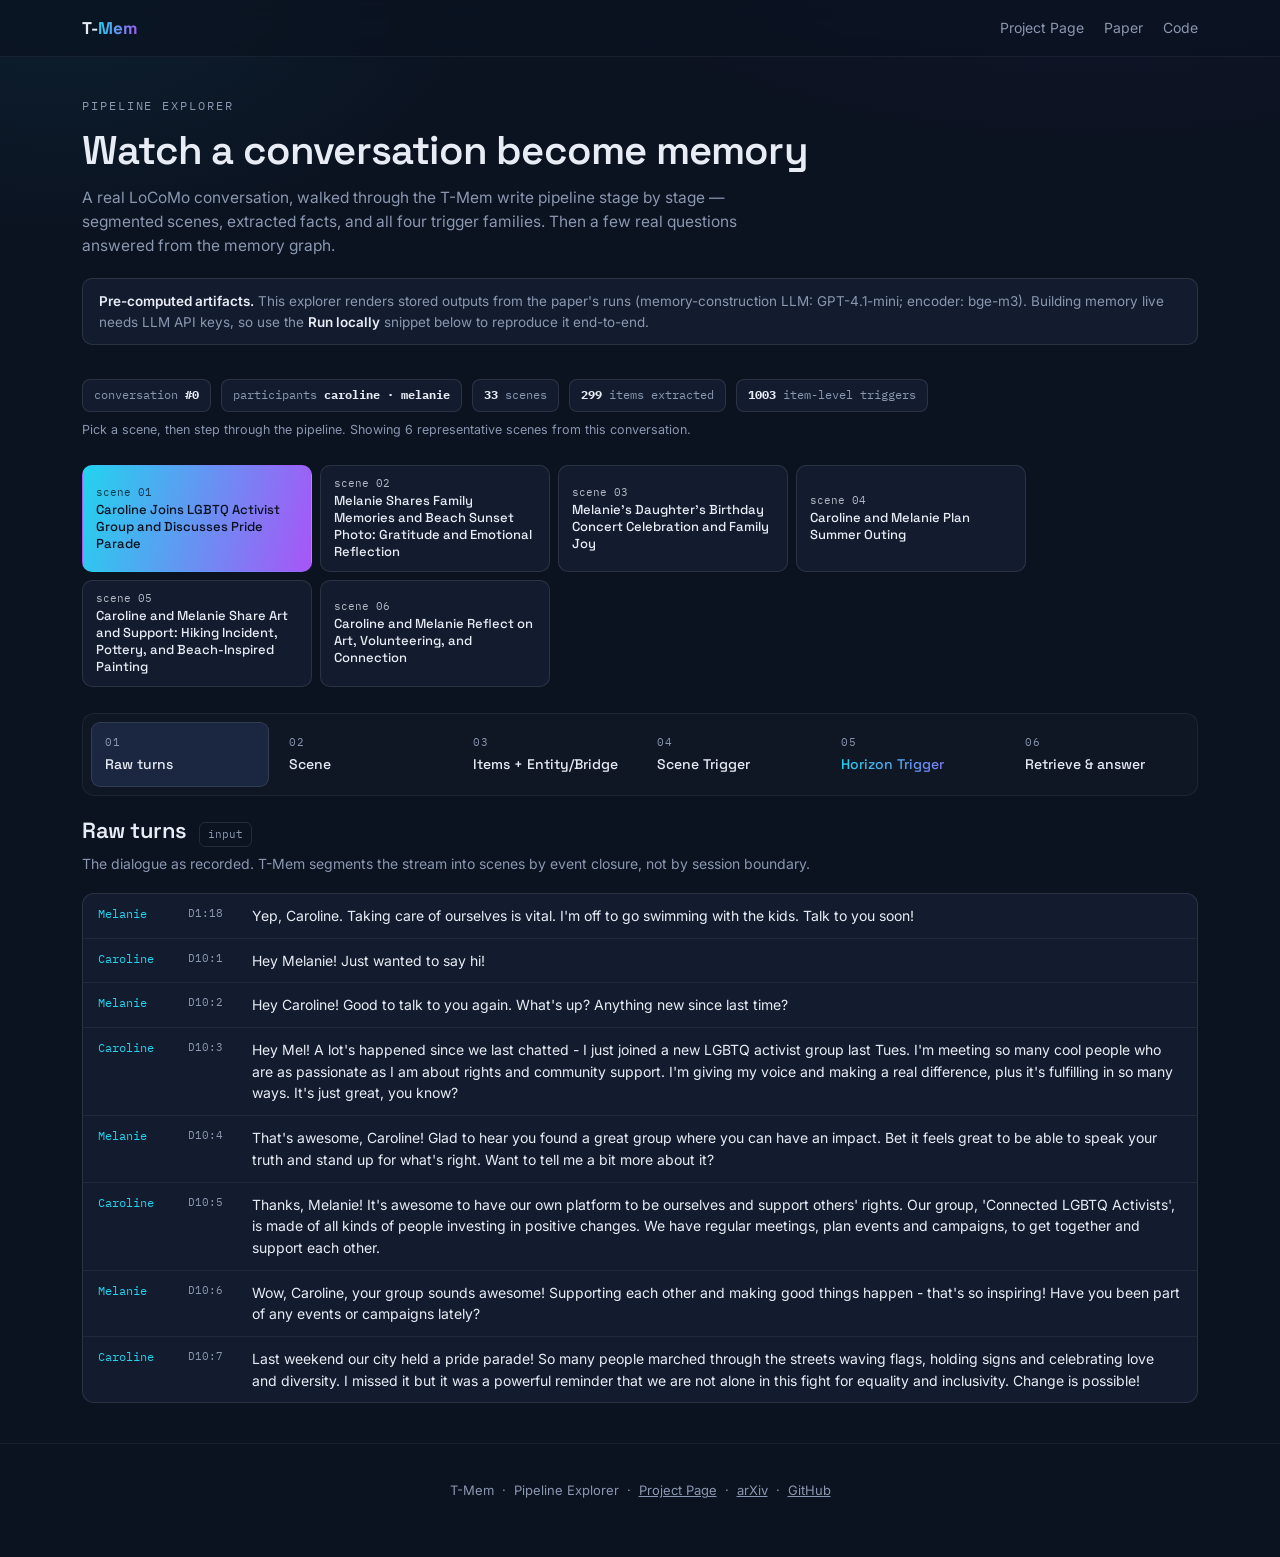
==== docs/demo/index.html @ d2891414 "Add project page and pipeline explorer (docs/) - docs/index.html: Nerfies-style project page built a" ====
<!DOCTYPE html>
<html lang="en">
<head>
<meta charset="utf-8" />
<meta name="viewport" content="width=device-width, initial-scale=1" />
<title>T-Mem · Pipeline Explorer</title>
<meta name="description" content="Walk a real LoCoMo conversation through the T-Mem pipeline: scenes, extracted facts, and all four trigger families — using pre-computed artifacts from the paper's runs." />
<link rel="preconnect" href="https://fonts.googleapis.com" />
<link rel="preconnect" href="https://fonts.gstatic.com" crossorigin />
<link href="https://fonts.googleapis.com/css2?family=Space+Grotesk:wght@400;500;600;700&family=Inter:wght@400;500;600&family=IBM+Plex+Mono:wght@400;500;600&display=swap" rel="stylesheet" />
<style>
  :root{
    --ink:#0B1220;--ink-2:#131C2E;--ink-3:#1B2740;
    --paper:#E8ECF5;--muted:#8A97B0;
    --descr:#93a7ff;--assoc-a:#22D3EE;--assoc-b:#A855F7;
    --line:rgba(255,255,255,.10);--line-2:rgba(255,255,255,.06);
    --grad-assoc:linear-gradient(105deg,var(--assoc-a),var(--assoc-b));
  }
  *{box-sizing:border-box}
  html{scroll-behavior:smooth}
  body{margin:0;background:var(--ink);color:var(--paper);
    font-family:"Inter",system-ui,sans-serif;line-height:1.55;-webkit-font-smoothing:antialiased;
    background-image:radial-gradient(1000px 500px at 85% -10%,rgba(168,85,247,.09),transparent 60%),radial-gradient(800px 450px at 5% 0%,rgba(34,211,238,.07),transparent 55%)}
  a{color:inherit}
  .mono{font-family:"IBM Plex Mono",ui-monospace,monospace}
  h1,h2,h3{font-family:"Space Grotesk",sans-serif;font-weight:600;letter-spacing:-.02em;line-height:1.15}
  .wrap{max-width:1160px;margin:0 auto;padding:0 22px}

  nav{position:sticky;top:0;z-index:50;backdrop-filter:blur(10px);
    background:rgba(11,18,32,.72);border-bottom:1px solid var(--line-2)}
  nav .wrap{display:flex;align-items:center;justify-content:space-between;height:56px}
  .brand{font-family:"Space Grotesk";font-weight:700;font-size:17px;text-decoration:none}
  .brand b{background:var(--grad-assoc);-webkit-background-clip:text;background-clip:text;color:transparent}
  .navlinks{display:flex;gap:20px;font-size:14px;color:var(--muted)}
  .navlinks a{text-decoration:none;transition:color .2s}.navlinks a:hover{color:var(--paper)}
  @media(max-width:720px){.navlinks a.hidemob{display:none}}

  header{padding:40px 0 8px}
  .eyebrow{font-family:"IBM Plex Mono";font-size:12px;letter-spacing:.16em;text-transform:uppercase;color:var(--muted);margin-bottom:12px}
  h1{font-size:clamp(26px,4vw,40px);margin:0}
  .tagline{color:var(--muted);max-width:720px;margin-top:12px;font-size:15.5px}
  .notice{margin:20px 0 4px;padding:12px 16px;border:1px solid var(--line);border-radius:10px;
    background:var(--ink-2);font-size:13.5px;color:var(--muted)}
  .notice b{color:var(--paper);font-weight:600}

  /* conversation meta chips */
  .chips{display:flex;gap:10px;flex-wrap:wrap;margin:22px 0 4px}
  .chip{font-family:"IBM Plex Mono";font-size:12px;color:var(--muted);border:1px solid var(--line);
    border-radius:8px;padding:6px 11px;background:var(--ink-2)}
  .chip b{color:var(--paper)}

  /* scene picker */
  .picker{display:flex;gap:8px;flex-wrap:wrap;margin:26px 0 8px}
  .scenebtn{text-align:left;cursor:pointer;border:1px solid var(--line);background:var(--ink-2);
    border-radius:10px;padding:10px 13px;max-width:230px;transition:border-color .2s,transform .12s;color:var(--paper)}
  .scenebtn:hover{transform:translateY(-2px);border-color:rgba(255,255,255,.3)}
  .scenebtn.active{border-color:transparent;background:var(--grad-assoc);color:#08101d}
  .scenebtn .idx{font-family:"IBM Plex Mono";font-size:11px;opacity:.75}
  .scenebtn .t{font-family:"Space Grotesk";font-size:13px;font-weight:500;margin-top:3px;line-height:1.3}

  /* stage rail */
  .rail{display:flex;gap:6px;flex-wrap:wrap;margin:26px 0 22px;
    border:1px solid var(--line-2);border-radius:12px;padding:8px;background:rgba(255,255,255,.02)}
  .step{flex:1;min-width:130px;cursor:pointer;border-radius:9px;padding:11px 13px;transition:background .2s;border:1px solid transparent}
  .step:hover{background:rgba(255,255,255,.04)}
  .step.active{background:var(--ink-3);border-color:var(--line)}
  .step .n{font-family:"IBM Plex Mono";font-size:11px;color:var(--muted);letter-spacing:.08em}
  .step .lbl{font-family:"Space Grotesk";font-weight:500;font-size:14px;margin-top:3px}
  .step.active .lbl{color:var(--paper)}
  .step .lbl.assoc{background:var(--grad-assoc);-webkit-background-clip:text;background-clip:text;color:transparent}

  /* panels */
  .panel{display:none;animation:fade .35s ease}
  .panel.show{display:block}
  @keyframes fade{from{opacity:0;transform:translateY(6px)}to{opacity:1;transform:none}}
  .panel-h{display:flex;align-items:baseline;gap:12px;margin-bottom:6px}
  .panel-h h2{font-size:22px;margin:0}
  .panel-h .tag{font-family:"IBM Plex Mono";font-size:11px;padding:3px 8px;border-radius:6px;border:1px solid var(--line);color:var(--muted)}
  .panel-h .tag.d{color:var(--descr);border-color:rgba(147,167,255,.4)}
  .panel-h .tag.a{color:var(--assoc-a);border-color:rgba(34,211,238,.4)}
  .panel-sub{color:var(--muted);font-size:14px;margin:0 0 18px;max-width:760px}

  /* turns */
  .turns{border:1px solid var(--line);border-radius:12px;overflow:hidden;background:var(--ink-2)}
  .turn{display:flex;gap:12px;padding:11px 15px;border-bottom:1px solid var(--line-2);font-size:14px}
  .turn:last-child{border-bottom:none}
  .turn .sp{font-family:"IBM Plex Mono";font-size:12px;color:var(--assoc-a);min-width:78px;flex-shrink:0}
  .turn .did{font-family:"IBM Plex Mono";font-size:11px;color:var(--muted);min-width:52px;flex-shrink:0}

  /* summary card */
  .sumcard{border:1px solid var(--line);border-radius:12px;padding:20px;background:var(--ink-2)}
  .sumcard .lab{font-family:"IBM Plex Mono";font-size:11px;letter-spacing:.1em;text-transform:uppercase;color:var(--muted)}
  .sumcard .subj{font-family:"Space Grotesk";font-size:17px;font-weight:500;margin:8px 0 12px}
  .sumcard p{font-size:14.5px;color:#cdd6ea;margin:0}

  /* items */
  .grid{display:grid;grid-template-columns:repeat(auto-fill,minmax(300px,1fr));gap:14px}
  .item{border:1px solid var(--line);border-radius:12px;padding:16px;background:var(--ink-2)}
  .item .kind{font-family:"IBM Plex Mono";font-size:10.5px;letter-spacing:.06em;text-transform:uppercase;
    padding:2px 7px;border-radius:5px;border:1px solid var(--line);color:var(--muted)}
  .item .kind.connected{color:var(--assoc-b);border-color:rgba(168,85,247,.4)}
  .item .c{font-size:14px;margin:10px 0;color:#dbe2f2}
  .kw{display:flex;gap:6px;flex-wrap:wrap;margin-top:8px}
  .kw span{font-family:"IBM Plex Mono";font-size:11px;color:var(--muted);border:1px solid var(--line-2);border-radius:5px;padding:2px 7px}
  .trig-row{margin-top:12px;padding-top:12px;border-top:1px solid var(--line-2)}
  .trig-row .tl{font-family:"IBM Plex Mono";font-size:10.5px;letter-spacing:.06em;text-transform:uppercase;margin-bottom:5px}
  .trig-row.entity .tl{color:var(--descr)}
  .trig-row.bridge .tl{color:var(--assoc-a)}
  .trig-chip{display:inline-block;font-size:12.5px;padding:3px 9px;border-radius:6px;margin:3px 4px 0 0}
  .trig-row.entity .trig-chip{background:rgba(147,167,255,.10);border:1px solid rgba(147,167,255,.28)}
  .trig-row.bridge .trig-chip{background:rgba(34,211,238,.09);border:1px solid rgba(34,211,238,.26)}

  /* scene triggers */
  .attrs{display:grid;grid-template-columns:repeat(auto-fit,minmax(220px,1fr));gap:12px}
  .attr{border:1px solid var(--line);border-radius:11px;padding:15px;background:var(--ink-2)}
  .attr .k{font-family:"IBM Plex Mono";font-size:11px;letter-spacing:.08em;text-transform:uppercase;color:var(--descr)}
  .attr .v{font-size:14px;margin-top:6px;color:#dbe2f2}
  .channels{display:grid;grid-template-columns:repeat(auto-fit,minmax(260px,1fr));gap:12px;margin-top:4px}
  .chan{border:1px solid rgba(168,85,247,.28);border-radius:11px;padding:15px;
    background:radial-gradient(120% 120% at 15% 15%,rgba(168,85,247,.10),transparent 70%)}
  .chan .k{font-family:"IBM Plex Mono";font-size:11px;letter-spacing:.06em;
    background:var(--grad-assoc);-webkit-background-clip:text;background-clip:text;color:transparent}
  .chan .v{font-size:14px;margin-top:6px;color:#dbe2f2}
  .chan .conf{font-family:"IBM Plex Mono";font-size:11px;color:var(--muted);margin-top:8px}

  /* QA */
  .qa{border:1px solid var(--line);border-radius:12px;background:var(--ink-2);margin-bottom:12px;overflow:hidden}
  .qa .q{padding:15px 17px;font-size:15px;font-weight:500;display:flex;gap:10px;align-items:flex-start}
  .qa .q::before{content:"Q";font-family:"IBM Plex Mono";font-size:12px;color:var(--assoc-a);
    border:1px solid rgba(34,211,238,.4);border-radius:5px;padding:2px 7px;flex-shrink:0}
  .qa .a{padding:0 17px 14px 44px;color:#cdd6ea;font-size:14.5px}
  .qa .a b{color:var(--paper)}
  .qa .ret{display:flex;gap:16px;padding:10px 17px;border-top:1px solid var(--line-2);
    font-family:"IBM Plex Mono";font-size:12px;color:var(--muted);flex-wrap:wrap}
  .qa .ret b{color:var(--paper)}

  .runlocal{margin-top:28px}
  pre{background:#080e1a;border:1px solid var(--line);border-radius:12px;padding:18px;
    overflow-x:auto;font-family:"IBM Plex Mono";font-size:12.5px;color:#c8d3ea;line-height:1.6}
  footer{padding:36px 0 56px;border-top:1px solid var(--line-2);color:var(--muted);font-size:13px;text-align:center;margin-top:40px}
  footer a{color:var(--muted)}
  .loading{color:var(--muted);padding:40px 0;font-family:"IBM Plex Mono";font-size:14px}
  .hint{font-size:12.5px;color:var(--muted);margin:8px 0 0}
  @media(prefers-reduced-motion:reduce){*{scroll-behavior:auto!important;animation:none!important;transition:none!important}}
</style>
</head>
<body>

<nav><div class="wrap">
  <a class="brand" href="../index.html">T&#8209;<b>Mem</b></a>
  <div class="navlinks">
    <a class="hidemob" href="../index.html">Project Page</a>
    <a href="https://arxiv.org/abs/2606.15405">Paper</a>
    <a href="https://github.com/Sherlockwz/T-Mem">Code</a>
  </div>
</div></nav>

<header><div class="wrap">
  <div class="eyebrow">Pipeline Explorer</div>
  <h1>Watch a conversation become memory</h1>
  <p class="tagline">A real LoCoMo conversation, walked through the T-Mem write pipeline stage by stage — segmented scenes, extracted facts, and all four trigger families. Then a few real questions answered from the memory graph.</p>
  <div class="notice"><b>Pre-computed artifacts.</b> This explorer renders stored outputs from the paper's runs (memory-construction LLM: GPT-4.1-mini; encoder: bge-m3). Building memory live needs LLM API keys, so use the <b>Run locally</b> snippet below to reproduce it end-to-end.</div>
</div></header>

<div class="wrap" id="app"><div class="loading">Loading pipeline…</div></div>

<footer><div class="wrap">
  T-Mem &nbsp;·&nbsp; Pipeline Explorer &nbsp;·&nbsp;
  <a href="../index.html">Project Page</a> &nbsp;·&nbsp;
  <a href="https://arxiv.org/abs/2606.15405">arXiv</a> &nbsp;·&nbsp;
  <a href="https://github.com/Sherlockwz/T-Mem">GitHub</a>
</div></footer>

<script>
const STAGES = [
  {id:"turns",   n:"01", lbl:"Raw turns",       cls:"",      tag:"input",       tagcls:"",  sub:"The dialogue as recorded. T-Mem segments the stream into scenes by event closure, not by session boundary."},
  {id:"scene",   n:"02", lbl:"Scene",           cls:"",      tag:"Q IV · descriptive", tagcls:"d", sub:"Each scene carries a title, a summary for the lexical/dense indices, and a third-person narrative read by the scene-level trigger extractors."},
  {id:"items",   n:"03", lbl:"Items + Entity/Bridge", cls:"", tag:"Q I / Q II · item", tagcls:"a", sub:"Atomic and connected facts are distilled from the scene. Each carries an Entity trigger (descriptive) and a Bridge trigger (associative — a future situation where the fact would matter)."},
  {id:"scenetrig",n:"04",lbl:"Scene Trigger",   cls:"",      tag:"Q IV · descriptive", tagcls:"d", sub:"Describes the exchange along four orthogonal attributes: situation, object, event, emotion."},
  {id:"horizon", n:"05", lbl:"Horizon Trigger", cls:"assoc", tag:"Q III · associative", tagcls:"a", sub:"Projects the scene onto forward-looking channels, so a future query can reach it from a related-but-different situation. This is the associative coverage prior systems lack."},
  {id:"qa",      n:"06", lbl:"Retrieve & answer",cls:"",     tag:"read time",   tagcls:"",  sub:"At query time a top-down topic → scene → item cascade fuses lexical and dense rankings (RRF). Below are real questions answered from this conversation's memory."},
];

let DATA=null, sceneIdx=0, stage="turns";

function esc(s){return (s==null?"":String(s)).replace(/[&<>]/g,c=>({"&":"&amp;","<":"&lt;",">":"&gt;"}[c]));}
function sceneTitle(subj){
  subj=subj||"";
  // drop a trailing date like "July 15, 2023 ..." and any leftover punctuation
  let t=subj.replace(/\s*[A-Z][a-z]+ \d+,? \d{4}.*/,"").replace(/[\s:;,(\-]+$/,"").trim();
  return t||subj||"Scene";
}

function render(){
  const app=document.getElementById("app");
  const c=DATA.conversation, s=DATA.scenes[sceneIdx];
  app.innerHTML = `
    <div class="chips">
      <span class="chip">conversation <b>#${c.id}</b></span>
      <span class="chip">participants <b>${c.participants.map(p=>p.replace(/_0$/,'')).join(' · ')}</b></span>
      <span class="chip"><b>${c.n_scenes_total}</b> scenes</span>
      <span class="chip"><b>${c.n_items_total}</b> items extracted</span>
      <span class="chip"><b>${c.n_l1_triggers}</b> item-level triggers</span>
    </div>
    <p class="hint">Pick a scene, then step through the pipeline. Showing ${DATA.scenes.length} representative scenes from this conversation.</p>
    <div class="picker">${DATA.scenes.map((sc,i)=>`
      <button class="scenebtn ${i===sceneIdx?'active':''}" onclick="pickScene(${i})">
        <div class="idx">scene ${String(i+1).padStart(2,'0')}</div>
        <div class="t">${esc(sceneTitle(sc.subject))}</div>
      </button>`).join('')}
    </div>

    <div class="rail">${STAGES.map(st=>`
      <div class="step ${st.id===stage?'active':''}" onclick="pickStage('${st.id}')">
        <div class="n">${st.n}</div>
        <div class="lbl ${st.cls}">${st.lbl}</div>
      </div>`).join('')}
    </div>

    <div id="stagebody"></div>
  `;
  renderStage();
}

function renderStage(){
  const s=DATA.scenes[sceneIdx];
  const st=STAGES.find(x=>x.id===stage);
  let body="";

  if(stage==="turns"){
    body=`<div class="turns">${s.turns.map(t=>`
      <div class="turn"><span class="sp">${esc(t.speaker)}</span><span class="did">${esc(t.dia_id)}</span><span>${esc(t.content)}</span></div>`).join('')}</div>`;
  }
  else if(stage==="scene"){
    body=`<div class="sumcard">
      <div class="lab">Subject</div>
      <div class="subj">${esc(s.subject)}</div>
      <div class="lab">Summary → indexed (BM25 + dense)</div>
      <p>${esc(s.summary)}</p>
    </div>`;
  }
  else if(stage==="items"){
    body=`<div class="grid">${s.items.map(it=>`
      <div class="item">
        <span class="kind ${it.kind}">${it.kind}</span>
        <div class="c">${esc(it.content)}</div>
        <div class="kw">${(it.keywords||[]).slice(0,4).map(k=>`<span>${esc(k)}</span>`).join('')}</div>
        ${it.entity_triggers&&it.entity_triggers.length?`<div class="trig-row entity"><div class="tl">Entity trigger · descriptive</div>${it.entity_triggers.map(e=>`<span class="trig-chip">${esc(e)}</span>`).join('')}</div>`:''}
        ${it.bridge_triggers&&it.bridge_triggers.length?`<div class="trig-row bridge"><div class="tl">Bridge trigger · associative</div>${it.bridge_triggers.map(b=>`<span class="trig-chip">${esc(b)}</span>`).join('')}</div>`:''}
      </div>`).join('')||'<p class="panel-sub">No items were extracted from this scene.</p>'}</div>`;
  }
  else if(stage==="scenetrig"){
    const a=s.scene_trigger||{};
    const rows=[["situation",a.situation],["object",a.object],["event",a.event],["emotion",a.emotion]].filter(r=>r[1]);
    body=`<div class="attrs">${rows.map(r=>`<div class="attr"><div class="k">${r[0]}</div><div class="v">${esc(r[1])}</div></div>`).join('')}</div>`;
  }
  else if(stage==="horizon"){
    const h=s.horizon_trigger||[];
    body=`<div class="channels">${h.map(ch=>`
      <div class="chan"><div class="k">${esc(ch.channel.replace(/_/g,' '))}</div><div class="v">${esc(ch.text)}</div>
      ${ch.confidence!=null?`<div class="conf">confidence ${ch.confidence}</div>`:''}</div>`).join('')||'<p class="panel-sub">No horizon channels for this scene.</p>'}</div>`;
  }
  else if(stage==="qa"){
    body=`${DATA.qa_examples.map(q=>`
      <div class="qa">
        <div class="q">${esc(q.question)}</div>
        <div class="a"><b>${esc(q.answer)}</b></div>
        <div class="ret"><span>retrieved <b>${q.n_scenes}</b> scenes</span><span><b>${q.n_items}</b> items</span><span><b>${q.n_turns}</b> evidence turns</span></div>
      </div>`).join('')}
      <div class="runlocal">
        <p class="panel-sub" style="margin-bottom:10px">Reproduce the full build + evaluation locally:</p>
        <pre>git clone https://github.com/Sherlockwz/T-Mem.git
cd T-Mem && pip install -r requirements.txt

# 1. build the memory graph (scenes → items → triggers → indexes)
bash scripts/build_memory.sh --mode locomo --tag my_run

# 2. evaluate with hierarchical retrieval + LLM-as-judge
bash scripts/eval_locomo.sh --resume results/&lt;experiment_dir&gt;</pre>
      </div>`;
  }

  document.getElementById("stagebody").innerHTML = `
    <div class="panel show">
      <div class="panel-h"><h2>${st.lbl}</h2>${st.tag?`<span class="tag ${st.tagcls}">${st.tag}</span>`:''}</div>
      <p class="panel-sub">${st.sub}</p>
      ${body}
    </div>`;
}

function pickScene(i){sceneIdx=i;render();}
function pickStage(id){stage=id;render();}

fetch("demo_data.json").then(r=>r.json()).then(d=>{DATA=d;render();})
  .catch(e=>{document.getElementById("app").innerHTML=
    '<div class="loading">Could not load demo data. Serve this folder over HTTP (e.g. <span class="mono">python3 -m http.server</span>) rather than opening the file directly.</div>';});
</script>
</body>
</html>
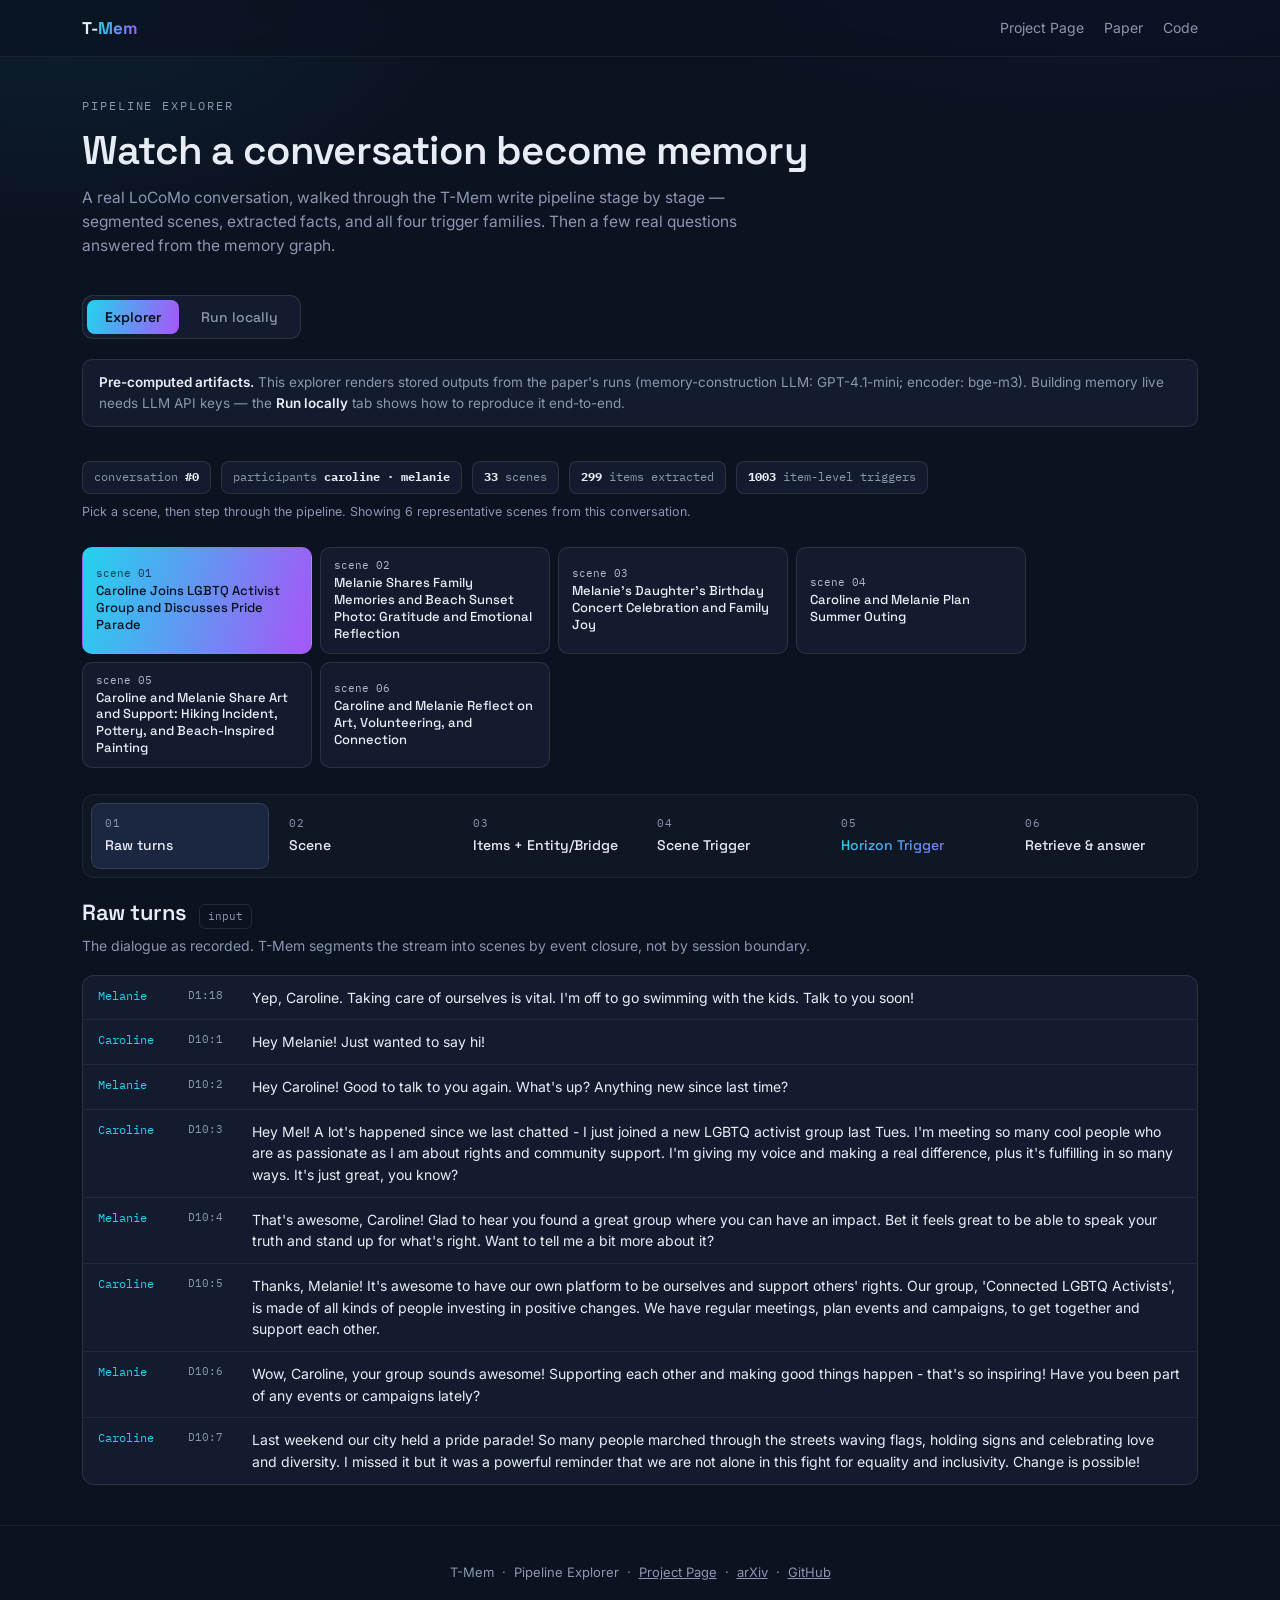
==== commit 99060d4a: "Add Run Locally view to demo + preview-frame CTA on project page Demo: top Explorer / Run Locally sw" ====
--- a/docs/demo/index.html
+++ b/docs/demo/index.html
@@ -137,6 +137,30 @@
   .runlocal{margin-top:28px}
   pre{background:#080e1a;border:1px solid var(--line);border-radius:12px;padding:18px;
     overflow-x:auto;font-family:"IBM Plex Mono";font-size:12.5px;color:#c8d3ea;line-height:1.6}
+
+  /* view switcher */
+  .viewtabs{display:inline-flex;gap:4px;margin-top:22px;padding:4px;border:1px solid var(--line);
+    border-radius:11px;background:var(--ink-2)}
+  .viewtab{font-family:"Space Grotesk";font-size:14px;font-weight:500;color:var(--muted);
+    background:transparent;border:none;border-radius:8px;padding:8px 18px;cursor:pointer;transition:color .2s,background .2s}
+  .viewtab:hover{color:var(--paper)}
+  .viewtab.active{color:#08101d;background:var(--grad-assoc);font-weight:600}
+
+  /* run-local steps */
+  .steps{counter-reset:step;margin-top:8px}
+  .rstep{position:relative;border:1px solid var(--line);border-radius:12px;padding:18px 20px 18px 56px;
+    background:var(--ink-2);margin-bottom:14px}
+  .rstep::before{counter-increment:step;content:counter(step);position:absolute;left:16px;top:18px;
+    width:26px;height:26px;border-radius:7px;display:grid;place-items:center;
+    font-family:"IBM Plex Mono";font-size:13px;font-weight:600;color:#08101d;background:var(--grad-assoc)}
+  .rstep h3{font-size:16px;margin:0 0 4px}
+  .rstep p{font-size:13.5px;color:var(--muted);margin:0 0 12px}
+  .rstep p:last-child{margin-bottom:0}
+  .rstep pre{margin:0}
+  .rstep .path{font-family:"IBM Plex Mono";font-size:12.5px;color:var(--assoc-a)}
+  .rl-note{font-size:13.5px;color:var(--muted);max-width:760px;margin:0 0 22px}
+  .rl-foot{margin-top:8px;font-size:13.5px;color:var(--muted)}
+
   footer{padding:36px 0 56px;border-top:1px solid var(--line-2);color:var(--muted);font-size:13px;text-align:center;margin-top:40px}
   footer a{color:var(--muted)}
   .loading{color:var(--muted);padding:40px 0;font-family:"IBM Plex Mono";font-size:14px}
@@ -159,7 +183,11 @@
   <div class="eyebrow">Pipeline Explorer</div>
   <h1>Watch a conversation become memory</h1>
   <p class="tagline">A real LoCoMo conversation, walked through the T-Mem write pipeline stage by stage — segmented scenes, extracted facts, and all four trigger families. Then a few real questions answered from the memory graph.</p>
-  <div class="notice"><b>Pre-computed artifacts.</b> This explorer renders stored outputs from the paper's runs (memory-construction LLM: GPT-4.1-mini; encoder: bge-m3). Building memory live needs LLM API keys, so use the <b>Run locally</b> snippet below to reproduce it end-to-end.</div>
+  <div class="viewtabs">
+    <button class="viewtab active" id="tab-explore" onclick="setView('explore')">Explorer</button>
+    <button class="viewtab" id="tab-runlocal" onclick="setView('runlocal')">Run locally</button>
+  </div>
+  <div class="notice" id="notice"><b>Pre-computed artifacts.</b> This explorer renders stored outputs from the paper's runs (memory-construction LLM: GPT-4.1-mini; encoder: bge-m3). Building memory live needs LLM API keys — the <b>Run locally</b> tab shows how to reproduce it end-to-end.</div>
 </div></header>
 
 <div class="wrap" id="app"><div class="loading">Loading pipeline…</div></div>
@@ -181,7 +209,7 @@
   {id:"qa",      n:"06", lbl:"Retrieve & answer",cls:"",     tag:"read time",   tagcls:"",  sub:"At query time a top-down topic → scene → item cascade fuses lexical and dense rankings (RRF). Below are real questions answered from this conversation's memory."},
 ];
 
-let DATA=null, sceneIdx=0, stage="turns";
+let DATA=null, sceneIdx=0, stage="turns", view="explore";
 
 function esc(s){return (s==null?"":String(s)).replace(/[&<>]/g,c=>({"&":"&amp;","<":"&lt;",">":"&gt;"}[c]));}
 function sceneTitle(subj){
@@ -191,7 +219,15 @@
   return t||subj||"Scene";
 }
 
+function setView(v){
+  view=v;
+  document.getElementById("tab-explore").classList.toggle("active",v==="explore");
+  document.getElementById("tab-runlocal").classList.toggle("active",v==="runlocal");
+  render();
+}
+
 function render(){
+  if(view==="runlocal"){renderRunLocal();return;}
   const app=document.getElementById("app");
   const c=DATA.conversation, s=DATA.scenes[sceneIdx];
   app.innerHTML = `
@@ -267,17 +303,7 @@
         <div class="a"><b>${esc(q.answer)}</b></div>
         <div class="ret"><span>retrieved <b>${q.n_scenes}</b> scenes</span><span><b>${q.n_items}</b> items</span><span><b>${q.n_turns}</b> evidence turns</span></div>
       </div>`).join('')}
-      <div class="runlocal">
-        <p class="panel-sub" style="margin-bottom:10px">Reproduce the full build + evaluation locally:</p>
-        <pre>git clone https://github.com/Sherlockwz/T-Mem.git
-cd T-Mem && pip install -r requirements.txt
-
-# 1. build the memory graph (scenes → items → triggers → indexes)
-bash scripts/build_memory.sh --mode locomo --tag my_run
-
-# 2. evaluate with hierarchical retrieval + LLM-as-judge
-bash scripts/eval_locomo.sh --resume results/&lt;experiment_dir&gt;</pre>
-      </div>`;
+      <p class="rl-foot">Want to answer your own questions over this memory? The <a href="#" onclick="setView('runlocal');return false;" style="color:var(--assoc-a)">Run locally</a> tab shows how to build and query it end-to-end.</p>`;
   }
 
   document.getElementById("stagebody").innerHTML = `
@@ -291,9 +317,57 @@
 function pickScene(i){sceneIdx=i;render();}
 function pickStage(id){stage=id;render();}
 
-fetch("demo_data.json").then(r=>r.json()).then(d=>{DATA=d;render();})
+function renderRunLocal(){
+  document.getElementById("app").innerHTML = `
+    <p class="rl-note">The online explorer shows pre-computed artifacts. To build memory over your own conversations — or reproduce the paper's benchmarks end to end — run the pipeline locally. It needs an LLM API key (OpenAI, or Tencent Venus internally) and the <span class="mono">bge-m3</span> encoder.</p>
+    <div class="steps">
+      <div class="rstep">
+        <h3>Clone &amp; install</h3>
+        <p>Python 3.10+ recommended.</p>
+        <pre>git clone https://github.com/Sherlockwz/T-Mem.git
+cd T-Mem
+pip install -r requirements.txt</pre>
+      </div>
+      <div class="rstep">
+        <h3>Set your API key</h3>
+        <p>The construction and QA LLMs read credentials from a git-ignored <span class="mono">.env</span>.</p>
+        <pre># OpenAI backend
+export OPENAI_API_KEY="sk-..."
+
+# or the Tencent Venus backend (internal)
+export ENV_VENUS_OPENAPI_SECRET_ID="..."
+export ENV_VENUS_OPENAPI_SECRET_KEY="..."</pre>
+      </div>
+      <div class="rstep">
+        <h3>Add the benchmark data</h3>
+        <p>Datasets aren't redistributed here. Drop them under <span class="mono">benchmark_eval/</span>:</p>
+        <pre>benchmark_eval/locomo/data/locomo10.json
+benchmark_eval/locomo_plus/data/locomo_plus.json
+benchmark_eval/longmemeval/data/longmemeval_s_cleaned.json</pre>
+      </div>
+      <div class="rstep">
+        <h3>Build the memory graph</h3>
+        <p>Runs the four write stages you just explored: scenes &rarr; topics &rarr; items &rarr; the four trigger families, then builds the BM25 + dense indexes.</p>
+        <pre>bash scripts/build_memory.sh --mode locomo --tag my_run</pre>
+      </div>
+      <div class="rstep">
+        <h3>Retrieve &amp; evaluate</h3>
+        <p>Runs the top-down topic &rarr; scene &rarr; item cascade with associative-trigger augmentation, generates answers, and scores them with the LLM-as-judge.</p>
+        <pre>bash scripts/eval_locomo.sh --resume results/&lt;experiment_dir&gt;</pre>
+        <p class="rl-foot">Outputs land in <span class="path">results/&lt;experiment_dir&gt;/</span> — <span class="mono">responses.json</span> plus per-conversation scenes, items, and triggers, exactly the artifacts this explorer renders.</p>
+      </div>
+    </div>
+    <p class="rl-foot" style="margin-top:18px">Swap <span class="mono">--mode locomo</span> for <span class="mono">locomo_plus</span> or <span class="mono">lme</span> to run the other benchmarks. Full options are in the <a href="https://github.com/Sherlockwz/T-Mem" style="color:var(--assoc-a)">repository README</a>.</p>`;
+}
+
+fetch("demo_data.json").then(r=>r.json()).then(d=>{
+    DATA=d;
+    if(location.hash==="#runlocal"){setView("runlocal");}
+    else{render();}
+  })
   .catch(e=>{document.getElementById("app").innerHTML=
     '<div class="loading">Could not load demo data. Serve this folder over HTTP (e.g. <span class="mono">python3 -m http.server</span>) rather than opening the file directly.</div>';});
+window.addEventListener("hashchange",()=>{ if(DATA) setView(location.hash==="#runlocal"?"runlocal":"explore"); });
 </script>
 </body>
 </html>
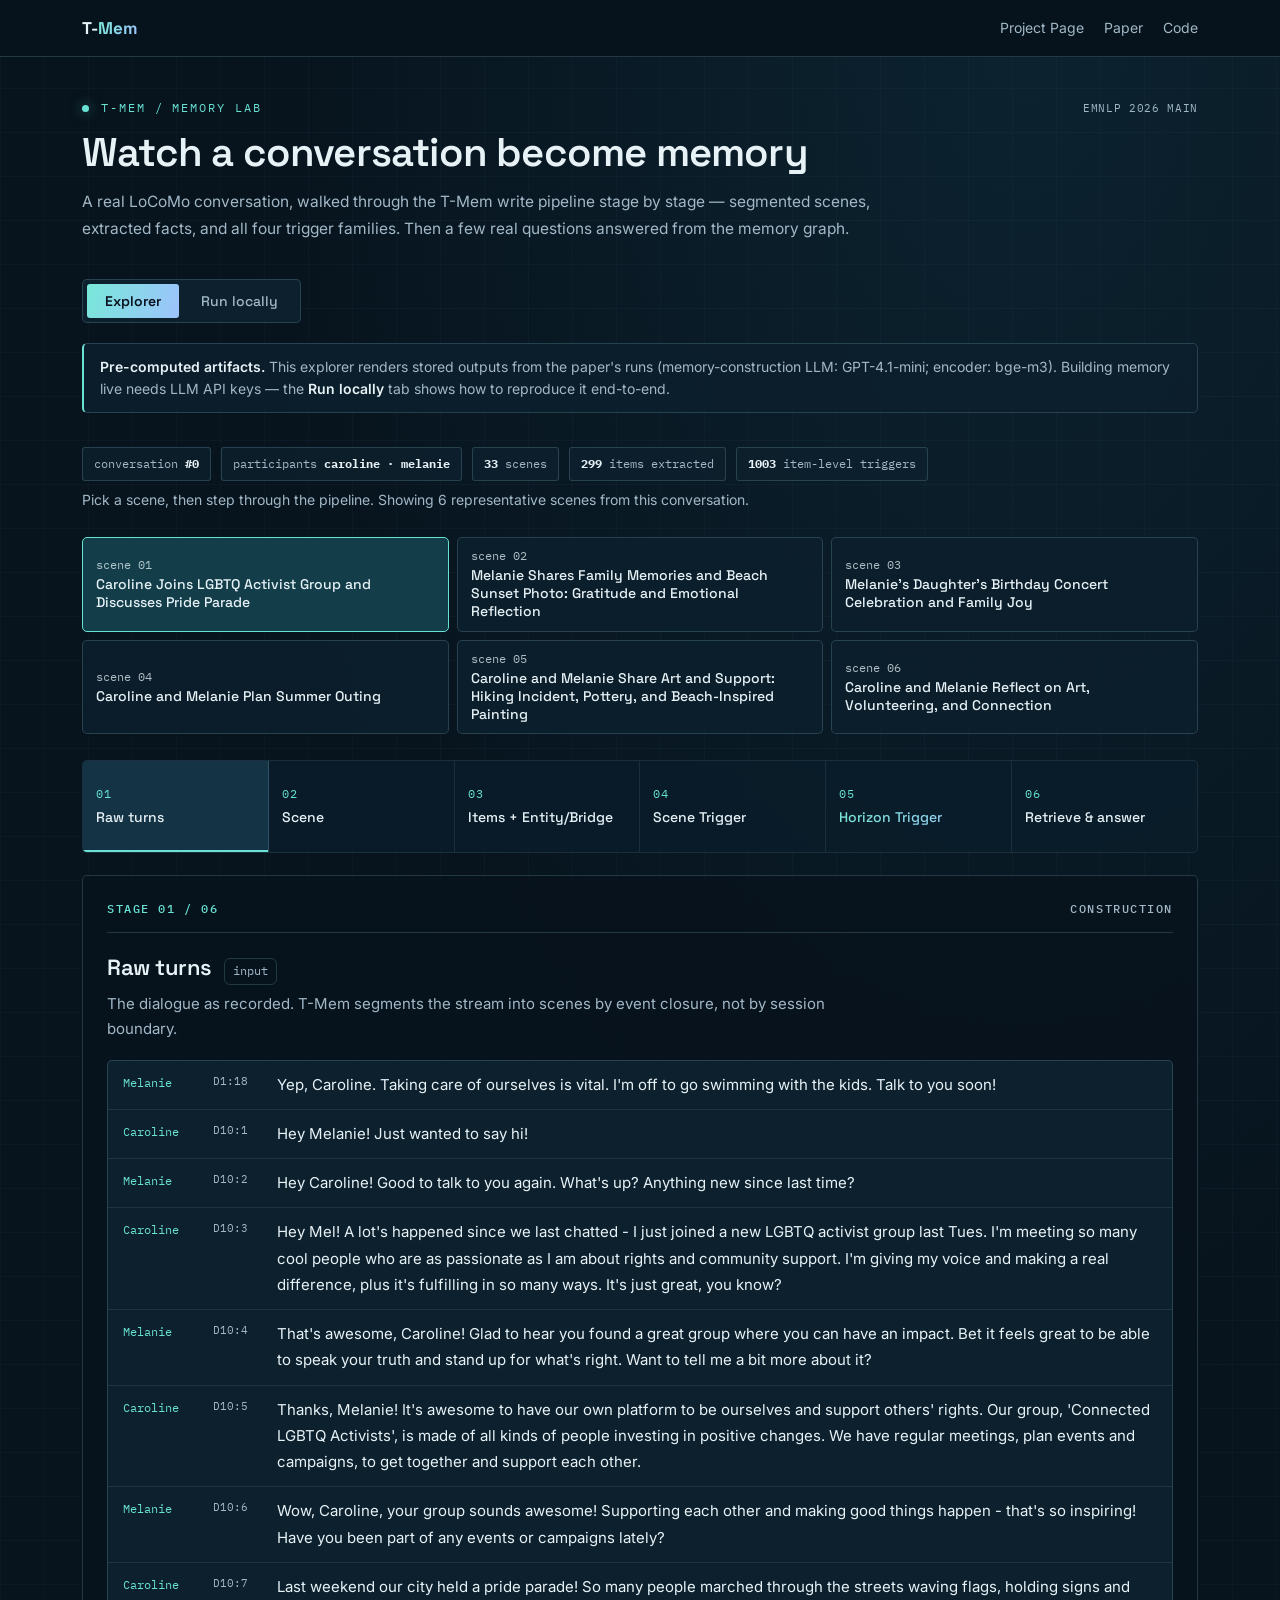
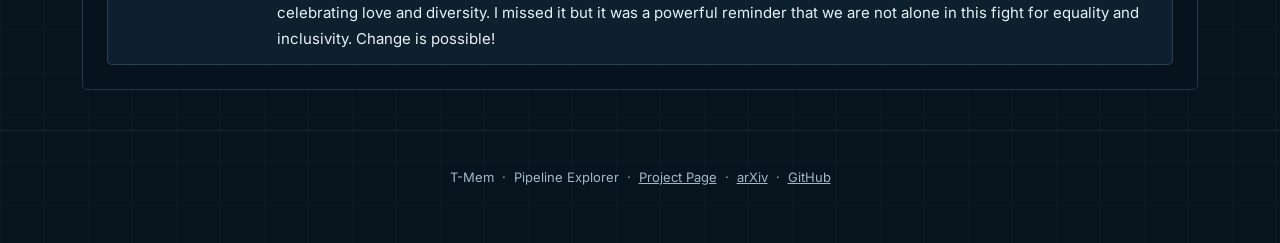
==== commit 4b6f09e3: "Refresh project for EMNLP Main acceptance and camera-ready results" ====
--- a/docs/demo/index.html
+++ b/docs/demo/index.html
@@ -5,6 +5,7 @@
 <meta name="viewport" content="width=device-width, initial-scale=1" />
 <title>T-Mem · Pipeline Explorer</title>
 <meta name="description" content="Walk a real LoCoMo conversation through the T-Mem pipeline: scenes, extracted facts, and all four trigger families — using pre-computed artifacts from the paper's runs." />
+<meta name="theme-color" content="#07131d" />
 <link rel="preconnect" href="https://fonts.googleapis.com" />
 <link rel="preconnect" href="https://fonts.gstatic.com" crossorigin />
 <link href="https://fonts.googleapis.com/css2?family=Space+Grotesk:wght@400;500;600;700&family=Inter:wght@400;500;600&family=IBM+Plex+Mono:wght@400;500;600&display=swap" rel="stylesheet" />
@@ -167,6 +168,7 @@
   .hint{font-size:12.5px;color:var(--muted);margin:8px 0 0}
   @media(prefers-reduced-motion:reduce){*{scroll-behavior:auto!important;animation:none!important;transition:none!important}}
 </style>
+<link rel="stylesheet" href="explorer.css" />
 </head>
 <body>
 
@@ -180,12 +182,12 @@
 </div></nav>
 
 <header><div class="wrap">
-  <div class="eyebrow">Pipeline Explorer</div>
+  <div class="eyebrow"><span class="signal" aria-hidden="true"></span> T-Mem / Memory Lab <span class="venue-label">EMNLP 2026 Main</span></div>
   <h1>Watch a conversation become memory</h1>
   <p class="tagline">A real LoCoMo conversation, walked through the T-Mem write pipeline stage by stage — segmented scenes, extracted facts, and all four trigger families. Then a few real questions answered from the memory graph.</p>
   <div class="viewtabs">
-    <button class="viewtab active" id="tab-explore" onclick="setView('explore')">Explorer</button>
-    <button class="viewtab" id="tab-runlocal" onclick="setView('runlocal')">Run locally</button>
+    <button type="button" class="viewtab active" id="tab-explore" aria-pressed="true" onclick="setView('explore')">Explorer</button>
+    <button type="button" class="viewtab" id="tab-runlocal" aria-pressed="false" onclick="setView('runlocal')">Run locally</button>
   </div>
   <div class="notice" id="notice"><b>Pre-computed artifacts.</b> This explorer renders stored outputs from the paper's runs (memory-construction LLM: GPT-4.1-mini; encoder: bge-m3). Building memory live needs LLM API keys — the <b>Run locally</b> tab shows how to reproduce it end-to-end.</div>
 </div></header>
@@ -223,12 +225,16 @@
   view=v;
   document.getElementById("tab-explore").classList.toggle("active",v==="explore");
   document.getElementById("tab-runlocal").classList.toggle("active",v==="runlocal");
+  document.getElementById("tab-explore").setAttribute("aria-pressed",String(v==="explore"));
+  document.getElementById("tab-runlocal").setAttribute("aria-pressed",String(v==="runlocal"));
+  history.replaceState(null,"",v==="runlocal"?"#runlocal":location.pathname);
   render();
 }
 
 function render(){
   if(view==="runlocal"){renderRunLocal();return;}
   const app=document.getElementById("app");
+  if(!DATA){app.innerHTML='<div class="loading" role="status">Loading pipeline artifacts…</div>';return;}
   const c=DATA.conversation, s=DATA.scenes[sceneIdx];
   app.innerHTML = `
     <div class="chips">
@@ -236,21 +242,21 @@
       <span class="chip">participants <b>${c.participants.map(p=>p.replace(/_0$/,'')).join(' · ')}</b></span>
       <span class="chip"><b>${c.n_scenes_total}</b> scenes</span>
       <span class="chip"><b>${c.n_items_total}</b> items extracted</span>
-      <span class="chip"><b>${c.n_l1_triggers}</b> item-level triggers</span>
+<span class="chip"><b>${c.n_entity_bridge_triggers}</b> item-level triggers</span>
     </div>
     <p class="hint">Pick a scene, then step through the pipeline. Showing ${DATA.scenes.length} representative scenes from this conversation.</p>
     <div class="picker">${DATA.scenes.map((sc,i)=>`
-      <button class="scenebtn ${i===sceneIdx?'active':''}" onclick="pickScene(${i})">
+      <button type="button" class="scenebtn ${i===sceneIdx?'active':''}" aria-pressed="${i===sceneIdx}" onclick="pickScene(${i})">
         <div class="idx">scene ${String(i+1).padStart(2,'0')}</div>
         <div class="t">${esc(sceneTitle(sc.subject))}</div>
       </button>`).join('')}
     </div>
 
-    <div class="rail">${STAGES.map(st=>`
-      <div class="step ${st.id===stage?'active':''}" onclick="pickStage('${st.id}')">
+    <div class="rail" role="group" aria-label="Pipeline stages">${STAGES.map(st=>`
+      <button type="button" class="step ${st.id===stage?'active':''}" data-stage="${st.id}" aria-pressed="${st.id===stage}" onclick="pickStage('${st.id}')">
         <div class="n">${st.n}</div>
         <div class="lbl ${st.cls}">${st.lbl}</div>
-      </div>`).join('')}
+      </button>`).join('')}
     </div>
 
     <div id="stagebody"></div>
@@ -307,19 +313,28 @@
   }
 
   document.getElementById("stagebody").innerHTML = `
-    <div class="panel show">
+    <div class="panel show" aria-label="${st.lbl}">
+      <div class="stage-progress">STAGE ${st.n} / 06 <span>${st.id==='qa'?'RETRIEVAL':'CONSTRUCTION'}</span></div>
       <div class="panel-h"><h2>${st.lbl}</h2>${st.tag?`<span class="tag ${st.tagcls}">${st.tag}</span>`:''}</div>
       <p class="panel-sub">${st.sub}</p>
       ${body}
     </div>`;
 }
 
-function pickScene(i){sceneIdx=i;render();}
-function pickStage(id){stage=id;render();}
+function pickScene(i){sceneIdx=i;render();document.querySelector('.scenebtn.active').focus({preventScroll:true});}
+function pickStage(id){
+  stage=id;
+  document.querySelectorAll('.step').forEach(button=>{
+    const active=button.dataset.stage===id;
+    button.classList.toggle('active',active);
+    button.setAttribute('aria-pressed',String(active));
+  });
+  renderStage();
+}
 
 function renderRunLocal(){
   document.getElementById("app").innerHTML = `
-    <p class="rl-note">The online explorer shows pre-computed artifacts. To build memory over your own conversations — or reproduce the paper's benchmarks end to end — run the pipeline locally. It needs an LLM API key (OpenAI, or Tencent Venus internally) and the <span class="mono">bge-m3</span> encoder.</p>
+    <p class="rl-note">The online explorer shows pre-computed artifacts. To build memory over your own conversations — or reproduce the paper's benchmarks end to end — run the pipeline locally. It needs an OpenAI-compatible LLM API key and the <span class="mono">bge-m3</span> encoder.</p>
     <div class="steps">
       <div class="rstep">
         <h3>Clone &amp; install</h3>
@@ -331,19 +346,22 @@
       <div class="rstep">
         <h3>Set your API key</h3>
         <p>The construction and QA LLMs read credentials from a git-ignored <span class="mono">.env</span>.</p>
-        <pre># OpenAI backend
-export OPENAI_API_KEY="sk-..."
-
-# or the Tencent Venus backend (internal)
-export ENV_VENUS_OPENAPI_SECRET_ID="..."
-export ENV_VENUS_OPENAPI_SECRET_KEY="..."</pre>
+        <pre># Start from the complete environment template
+cp .env.example .env
+
+# OpenAI-compatible endpoint (chat/completions)
+export T_MEM_LLM_BASE_URL="https://api.openai.com/v1"
+export T_MEM_LLM_API_KEY="sk-..."
+
+# Embedding / reranker endpoints (optional, default to the LLM endpoint)
+#export T_MEM_EMBEDDING_BASE_URL="https://api.openai.com/v1"
+#export T_MEM_RERANKER_BASE_URL="https://api.openai.com/v1"</pre>
       </div>
       <div class="rstep">
         <h3>Add the benchmark data</h3>
-        <p>Datasets aren't redistributed here. Drop them under <span class="mono">benchmark_eval/</span>:</p>
+        <p>Download the public datasets with <span class="mono">bash scripts/download_data.sh</span>, or place them at these paths:</p>
         <pre>benchmark_eval/locomo/data/locomo10.json
-benchmark_eval/locomo_plus/data/locomo_plus.json
-benchmark_eval/longmemeval/data/longmemeval_s_cleaned.json</pre>
+benchmark_eval/locomo_plus/data/locomo_plus.json</pre>
       </div>
       <div class="rstep">
         <h3>Build the memory graph</h3>
@@ -357,17 +375,17 @@
         <p class="rl-foot">Outputs land in <span class="path">results/&lt;experiment_dir&gt;/</span> — <span class="mono">responses.json</span> plus per-conversation scenes, items, and triggers, exactly the artifacts this explorer renders.</p>
       </div>
     </div>
-    <p class="rl-foot" style="margin-top:18px">Swap <span class="mono">--mode locomo</span> for <span class="mono">locomo_plus</span> or <span class="mono">lme</span> to run the other benchmarks. Full options are in the <a href="https://github.com/Sherlockwz/T-Mem" style="color:var(--assoc-a)">repository README</a>.</p>`;
-}
-
-fetch("demo_data.json").then(r=>r.json()).then(d=>{
+    <p class="rl-foot" style="margin-top:18px">Swap <span class="mono">--mode locomo</span> for <span class="mono">locomo_plus</span> to run the other benchmark. Full options are in the <a href="https://github.com/Sherlockwz/T-Mem" style="color:var(--assoc-a)">repository README</a>.</p>`;
+}
+
+if(location.hash==="#runlocal")setView("runlocal");
+fetch("demo_data.json").then(r=>{if(!r.ok)throw new Error('Artifacts unavailable');return r.json();}).then(d=>{
     DATA=d;
-    if(location.hash==="#runlocal"){setView("runlocal");}
-    else{render();}
+    render();
   })
-  .catch(e=>{document.getElementById("app").innerHTML=
-    '<div class="loading">Could not load demo data. Serve this folder over HTTP (e.g. <span class="mono">python3 -m http.server</span>) rather than opening the file directly.</div>';});
-window.addEventListener("hashchange",()=>{ if(DATA) setView(location.hash==="#runlocal"?"runlocal":"explore"); });
+  .catch(()=>{if(view!=="runlocal")document.getElementById("app").innerHTML=
+    '<div class="loading" role="alert">The pipeline artifacts could not be loaded. <button type="button" class="viewtab" onclick="location.reload()">Try again</button> You can still use the Run locally guide.</div>';});
+window.addEventListener("hashchange",()=>{setView(location.hash==="#runlocal"?"runlocal":"explore");});
 </script>
 </body>
 </html>
--- a/docs/demo/explorer.css
+++ b/docs/demo/explorer.css
@@ -0,0 +1,56 @@
+:root {
+  color-scheme: dark;
+  --ink:#07131d; --ink-2:#0d202d; --ink-3:#153344;
+  --paper:#e7f2f7; --muted:#a2b8c7; --descr:#99baff;
+  --assoc-a:#67e2d3; --assoc-b:#b49bff;
+  --line:rgba(151,208,224,.2); --line-2:rgba(151,208,224,.11);
+  --grad-assoc:linear-gradient(110deg,#78e8d8,#9dc2fd);
+}
+body { background-image:radial-gradient(ellipse at 80% 0,rgba(40,124,154,.15),transparent 55%),linear-gradient(rgba(135,198,214,.035) 1px,transparent 1px),linear-gradient(90deg,rgba(135,198,214,.035) 1px,transparent 1px);background-size:auto,44px 44px,44px 44px; }
+nav { background:rgba(7,19,29,.96);border-bottom-color:var(--line); }
+header { padding-top:42px; }
+.eyebrow { display:flex;align-items:center;flex-wrap:wrap;gap:12px;color:var(--assoc-a); }
+.signal { display:inline-block;width:7px;height:7px;border-radius:50%;background:var(--assoc-a);box-shadow:0 0 13px rgba(103,226,211,.55); }
+.venue-label { margin-left:auto;letter-spacing:.06em;color:var(--muted);font-size:11px; }
+.tagline { max-width:840px;line-height:1.75; }
+.notice { border-radius:5px;border-left:2px solid var(--assoc-a);background:rgba(13,32,45,.9);font-size:14px; }
+.viewtabs { border-radius:5px; }
+.viewtab { border-radius:3px; }
+.chips { gap:10px; }
+.chip { border-radius:3px;background:rgba(13,32,45,.85);padding:7px 11px; }
+.picker { display:grid;grid-template-columns:repeat(3,minmax(0,1fr)); }
+.scenebtn { max-width:none;border-radius:5px;background:rgba(13,32,45,.9); }
+.scenebtn .idx { font-size:12px; }
+.scenebtn .t { font-size:14px; }
+.scenebtn.active { background:#123d49;color:var(--paper);border:1px solid var(--assoc-a); }
+.rail { border-radius:5px;gap:0;padding:0;overflow:hidden;background:rgba(10,29,42,.92); }
+.step { border:0;border-right:1px solid var(--line-2);border-radius:0;background:transparent;color:var(--paper);text-align:left;min-height:91px;position:relative;font:inherit;padding:15px 13px; }
+.step:last-child { border-right:0; }
+.step.active { background:#143344;border-color:var(--line);box-shadow:inset 0 -2px var(--assoc-a); }
+.step .n { color:var(--assoc-a);font-size:12px; }
+.step .lbl { font-size:14px; }
+.panel { border:1px solid var(--line);background:rgba(7,19,29,.88);padding:24px;border-radius:5px; }
+.stage-progress { display:flex;justify-content:space-between;gap:15px;border-bottom:1px solid var(--line);padding-bottom:14px;margin-bottom:22px;color:var(--assoc-a);font:500 12px/1.5 "IBM Plex Mono",monospace;letter-spacing:.13em; }
+.stage-progress span { color:var(--muted); }
+.panel-h { flex-wrap:wrap; }.panel-h .tag { font-size:12px; }
+.panel-sub { font-size:15px;line-height:1.7; }
+.turns,.sumcard,.item,.attr,.chan,.qa,.rstep { border-radius:5px; }
+.turn { line-height:1.75;font-size:15px; }
+.item .c,.attr .v,.chan .v,.sumcard p,.qa .a { font-size:15px;line-height:1.7; }
+.item .kind,.kw span,.trig-row .tl,.attr .k,.chan .k,.chan .conf { font-size:12px; }
+.trig-chip,.hint,.rl-note,.rl-foot,.rstep p { font-size:14px; }
+.sumcard .lab { font-size:12px; }
+.chan { background:linear-gradient(135deg,rgba(117,102,182,.14),rgba(13,32,45,.65));border-color:rgba(180,155,255,.3); }
+.chan .k { background:none;color:#c4b2ff; }
+.qa .q { color:var(--paper);font-size:16px; }.qa .ret { font-size:12px; }
+.rstep { background:rgba(13,32,45,.9); }.rstep::before { border-radius:3px; }
+pre { border-radius:4px;font-size:13px; }
+button:focus-visible,a:focus-visible { outline:2px solid var(--assoc-a);outline-offset:4px; }
+@media(max-width:640px) {
+  .wrap { padding-inline:16px; }.venue-label { margin-left:0; }
+  .rail { display:grid;grid-template-columns:repeat(2,minmax(0,1fr)); }.step { min-width:0;border-bottom:1px solid var(--line-2); }
+  .panel { padding:16px; }.picker { display:grid;grid-template-columns:1fr 1fr; }.scenebtn { max-width:none; }
+  .turn { display:grid;grid-template-columns:1fr auto;gap:5px 9px;padding:12px; }.turn>span:last-child { grid-column:1 / -1; }
+  .turn .sp,.turn .did { min-width:0; }.grid,.attrs,.channels { grid-template-columns:minmax(0,1fr); }
+  .rstep { padding:18px 16px 18px 48px; }.qa .a { padding-left:17px; }
+}
